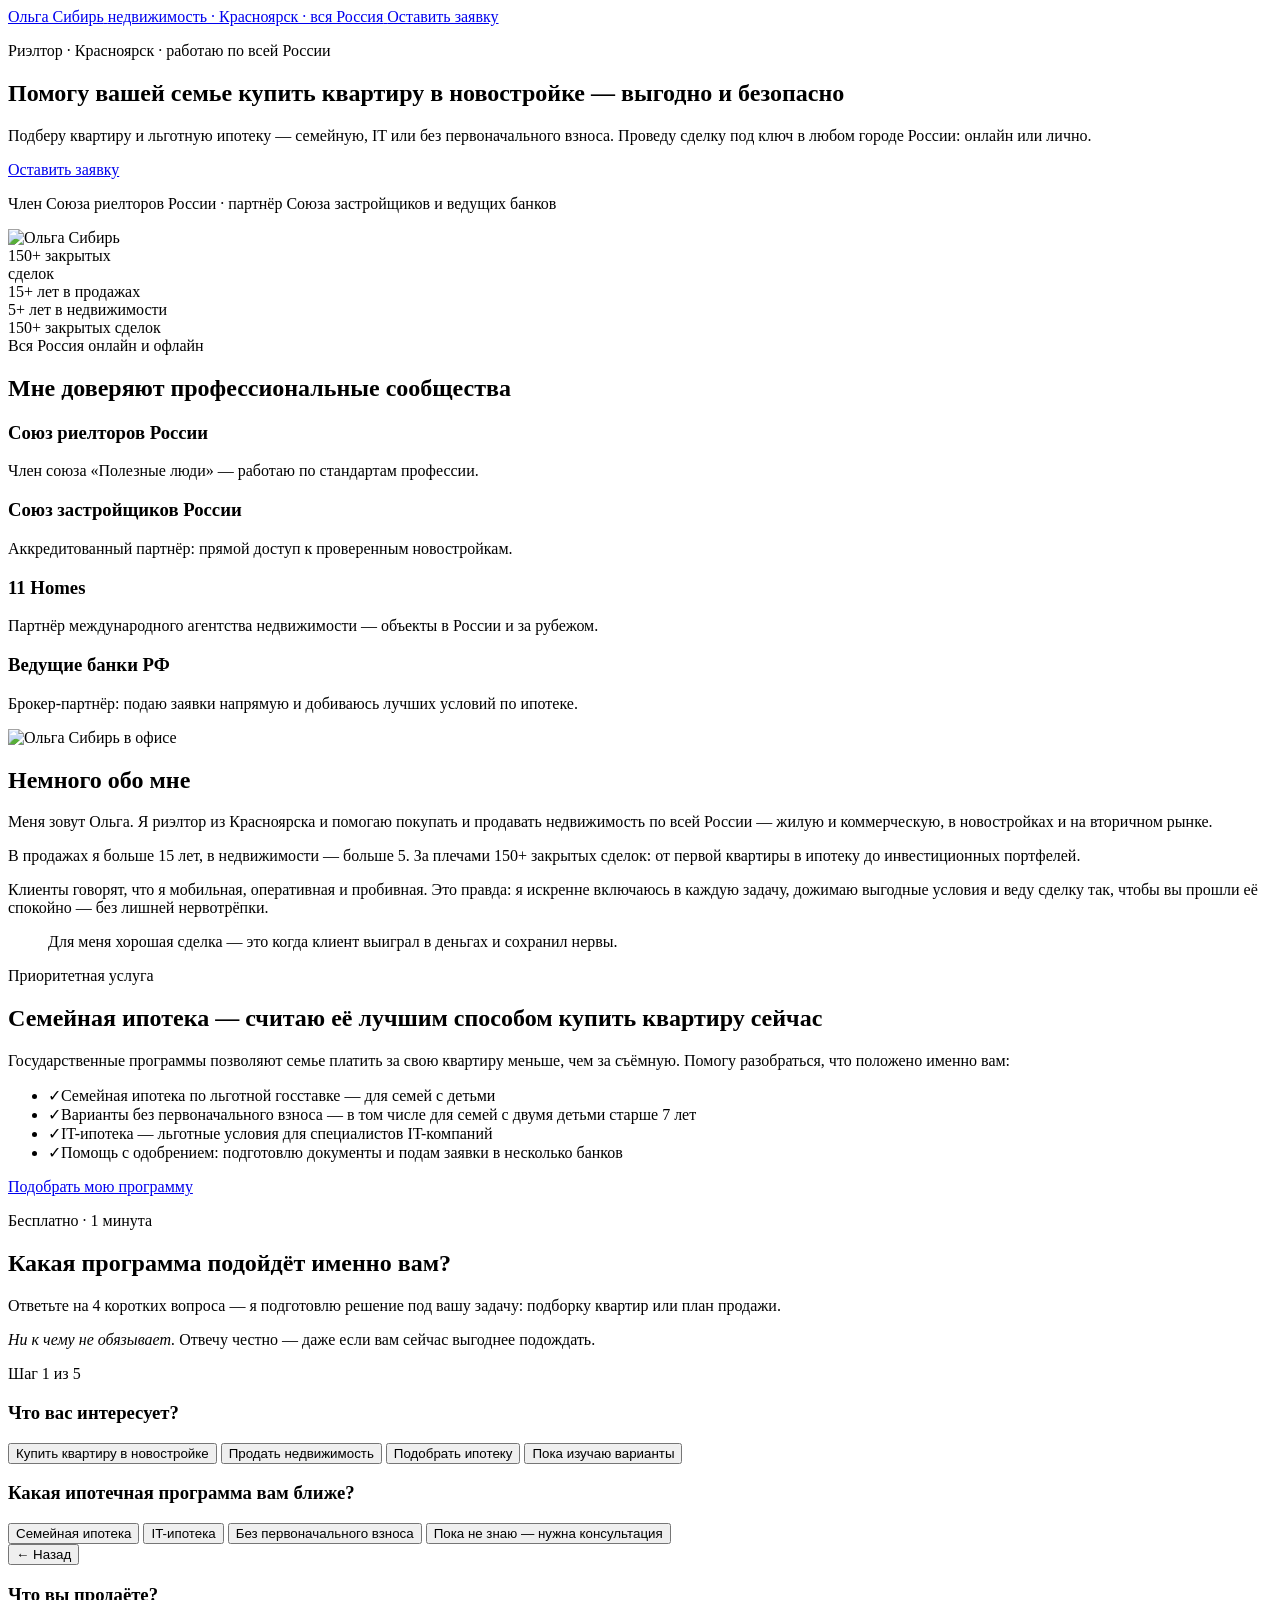
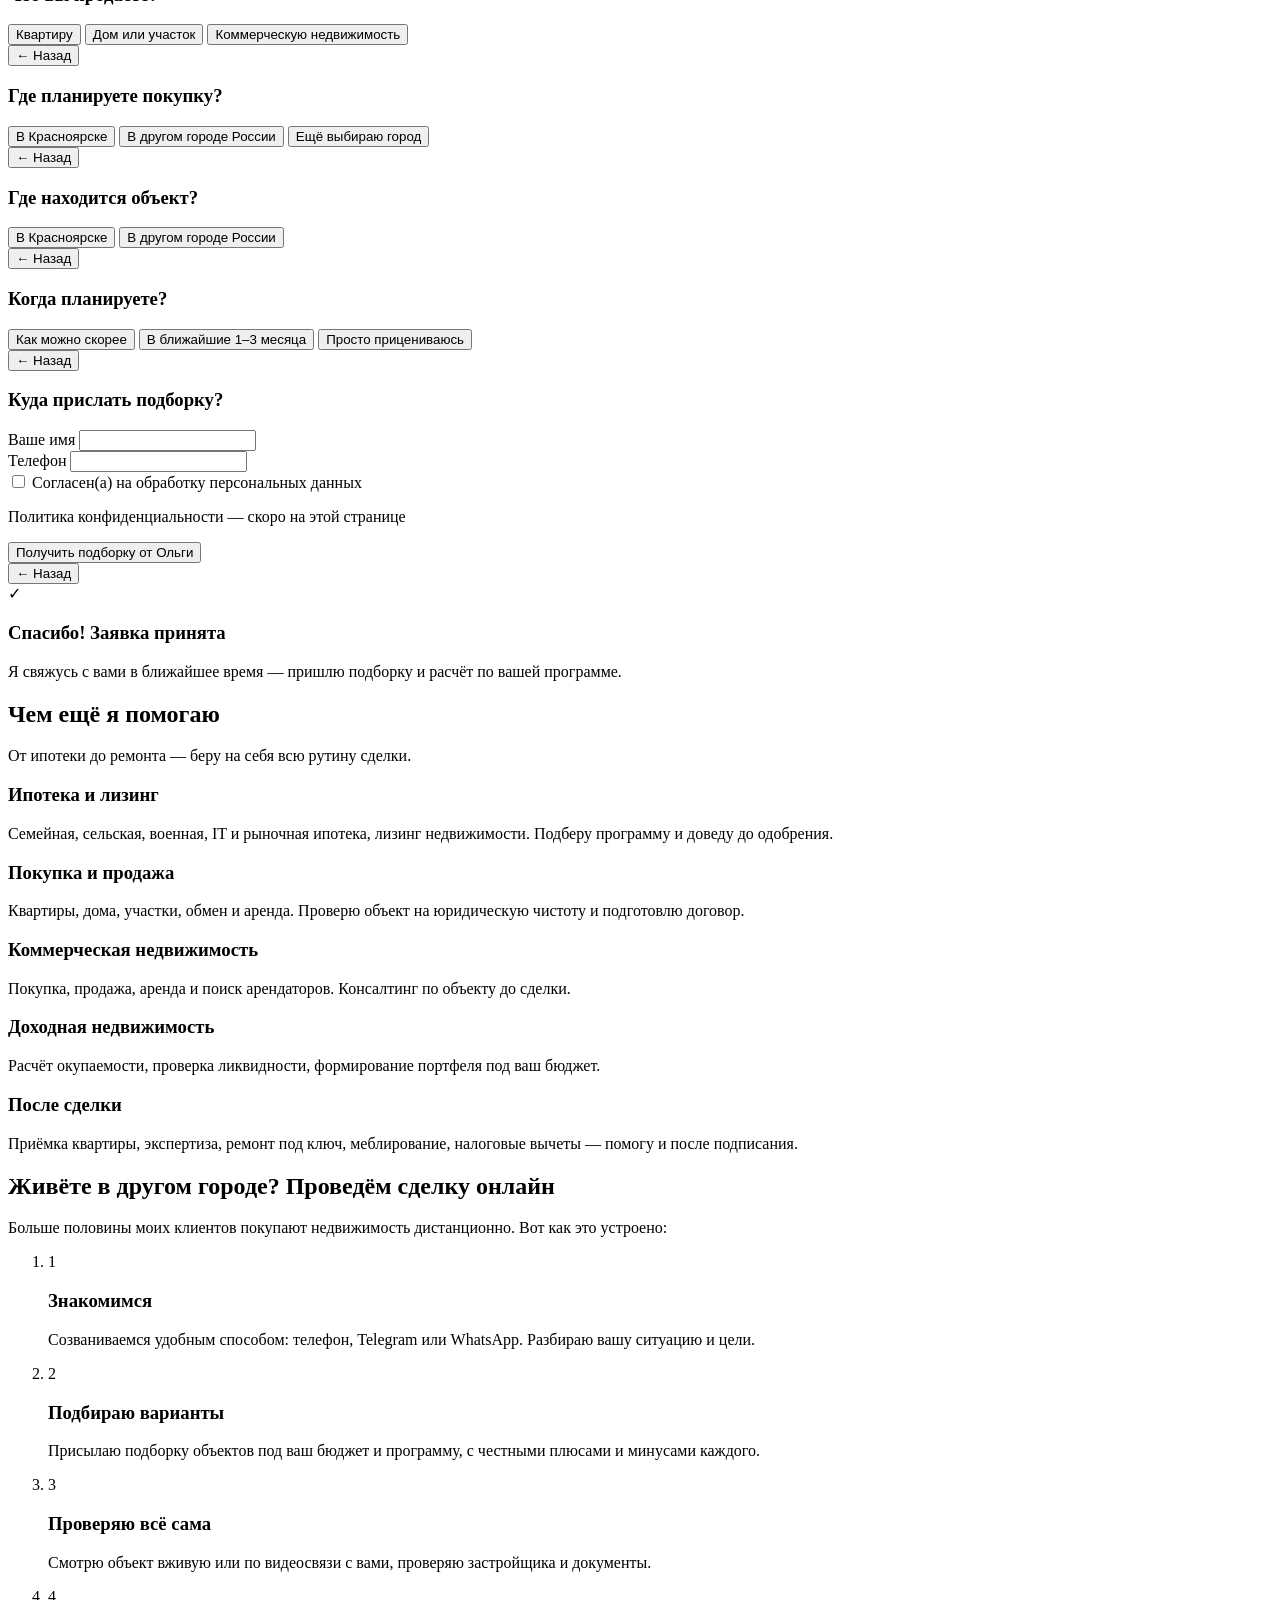
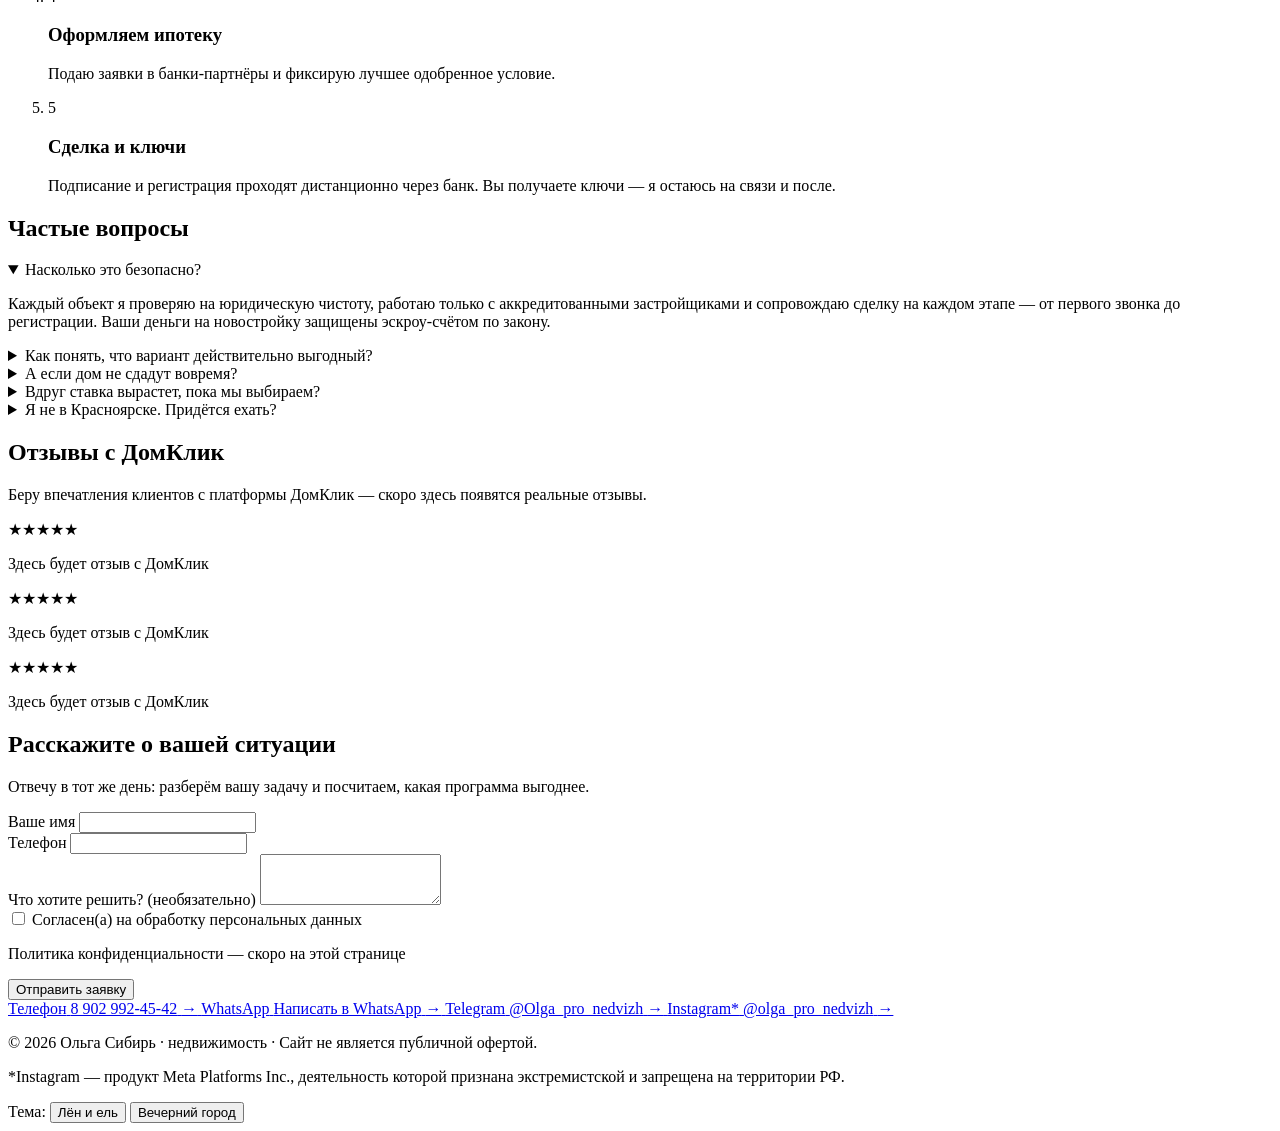
==== olga/site/index.html @ 960b9d22 "Примерка лендинга Ольги: index.html" ====
<!DOCTYPE html>
<html lang="ru">
<head>
  <meta charset="UTF-8">
  <meta name="viewport" content="width=device-width, initial-scale=1">
  <meta name="robots" content="noindex">
  <title>Ольга Сибирь — риэлтор · новостройки и семейная ипотека · Красноярск и вся Россия</title>
  <meta name="description" content="Помогу купить квартиру в новостройке и оформить льготную ипотеку — семейную, IT, без первоначального взноса. Сопровождаю сделки по всей России, онлайн и лично. 150+ закрытых сделок.">
  <link rel="preconnect" href="https://fonts.googleapis.com">
  <link rel="preconnect" href="https://fonts.gstatic.com" crossorigin>
  <link href="https://fonts.googleapis.com/css2?family=EB+Garamond:ital,wght@0,500;0,600;1,500;1,600&family=Golos+Text:wght@400;500;600;700&family=Tenor+Sans&family=Manrope:wght@400;600;700&display=swap" rel="stylesheet">
  <link rel="stylesheet" href="styles.css">
</head>
<body>

  <!-- Шапка -->
  <header class="site-header">
    <div class="container header-inner">
      <a class="brand" href="#top">
        <span class="brand-name">Ольга Сибирь</span>
        <span class="brand-sub">недвижимость · Красноярск · вся Россия</span>
      </a>
      <a class="btn btn-primary btn-header" href="#contact">Оставить заявку</a>
    </div>
  </header>

  <main id="top">

    <!-- Hero -->
    <section class="section hero-section">
      <div class="container hero">
        <div class="hero-content reveal">
          <p class="eyebrow">Риэлтор · Красноярск · работаю по всей России</p>
          <h1>Помогу вашей семье купить квартиру в новостройке — <span class="em">выгодно и безопасно</span></h1>
          <p class="lead">Подберу квартиру и льготную ипотеку — семейную, IT или без первоначального взноса. Проведу сделку под ключ в любом городе России: онлайн или лично.</p>
          <div class="actions">
            <a class="btn btn-primary" href="#contact">Оставить заявку</a>
          </div>
          <p class="trust">Член Союза риелторов России · партнёр Союза застройщиков и ведущих банков</p>
        </div>
        <div class="hero-media reveal">
          <img src="images/olga-hero.jpg" alt="Ольга Сибирь" loading="eager" width="900" height="1200">
          <div class="hero-badge">
            <span class="hero-badge-num">150+</span>
            <span class="hero-badge-label">закрытых<br>сделок</span>
          </div>
        </div>
      </div>
    </section>

    <!-- Полоса цифр -->
    <section class="section stats-section">
      <div class="container">
        <div class="stats reveal">
          <div class="stat">
            <span class="stat-num">15+</span>
            <span class="stat-desc">лет в продажах</span>
          </div>
          <div class="stat">
            <span class="stat-num">5+</span>
            <span class="stat-desc">лет в недвижимости</span>
          </div>
          <div class="stat">
            <span class="stat-num">150+</span>
            <span class="stat-desc">закрытых сделок</span>
          </div>
          <div class="stat">
            <span class="stat-num stat-num-wide">Вся Россия</span>
            <span class="stat-desc">онлайн и офлайн</span>
          </div>
        </div>
      </div>
    </section>

    <!-- Регалии -->
    <section class="section">
      <div class="container">
        <h2 class="reveal">Мне доверяют профессиональные сообщества</h2>
        <div class="cards cards-4">
          <div class="card reveal">
            <h3>Союз риелторов России</h3>
            <p>Член союза «Полезные люди» — работаю по стандартам профессии.</p>
          </div>
          <div class="card reveal">
            <h3>Союз застройщиков России</h3>
            <p>Аккредитованный партнёр: прямой доступ к проверенным новостройкам.</p>
          </div>
          <div class="card reveal">
            <h3>11 Homes</h3>
            <p>Партнёр международного агентства недвижимости — объекты в России и за рубежом.</p>
          </div>
          <div class="card reveal">
            <h3>Ведущие банки РФ</h3>
            <p>Брокер-партнёр: подаю заявки напрямую и добиваюсь лучших условий по ипотеке.</p>
          </div>
        </div>
      </div>
    </section>

    <!-- Обо мне -->
    <section class="section">
      <div class="container about">
        <div class="about-media reveal">
          <img src="images/olga-about.jpg" alt="Ольга Сибирь в офисе" loading="lazy" width="900" height="1200">
        </div>
        <div class="about-content reveal">
          <h2>Немного обо мне</h2>
          <p>Меня зовут Ольга. Я риэлтор из Красноярска и помогаю покупать и продавать недвижимость по всей России — жилую и коммерческую, в новостройках и на вторичном рынке.</p>
          <p>В продажах я больше 15 лет, в недвижимости — больше 5. За плечами 150+ закрытых сделок: от первой квартиры в ипотеку до инвестиционных портфелей.</p>
          <p>Клиенты говорят, что я мобильная, оперативная и пробивная. Это правда: я искренне включаюсь в каждую задачу, дожимаю выгодные условия и веду сделку так, чтобы вы прошли её спокойно — без лишней нервотрёпки.</p>
          <blockquote class="quote">Для меня хорошая сделка — это когда клиент выиграл в деньгах и сохранил нервы.</blockquote>
        </div>
      </div>
    </section>

    <!-- Семейная ипотека -->
    <section class="section">
      <div class="container">
        <div class="mortgage reveal">
          <p class="eyebrow eyebrow-mortgage">Приоритетная услуга</p>
          <h2><span class="em">Семейная ипотека</span> — считаю её лучшим способом купить квартиру сейчас</h2>
          <p class="mortgage-sub">Государственные программы позволяют семье платить за свою квартиру меньше, чем за съёмную. Помогу разобраться, что положено именно вам:</p>
          <ul class="mortgage-list">
            <li><span class="check" aria-hidden="true">✓</span>Семейная ипотека по льготной госставке — для семей с детьми</li>
            <li><span class="check" aria-hidden="true">✓</span>Варианты без первоначального взноса — в том числе для семей с двумя детьми старше 7 лет</li>
            <li><span class="check" aria-hidden="true">✓</span>IT-ипотека — льготные условия для специалистов IT-компаний</li>
            <li><span class="check" aria-hidden="true">✓</span>Помощь с одобрением: подготовлю документы и подам заявки в несколько банков</li>
          </ul>
          <a class="btn btn-mortgage" href="#quiz">Подобрать мою программу</a>
        </div>
      </div>
    </section>

    <!-- Квиз-подбор -->
    <section class="section quiz-section" id="quiz">
      <div class="container quiz-grid">
        <div class="quiz-intro reveal">
          <p class="eyebrow">Бесплатно · 1 минута</p>
          <h2>Какая программа подойдёт <span class="em">именно вам</span>?</h2>
          <p class="section-sub">Ответьте на 4 коротких вопроса — я подготовлю решение под вашу задачу: подборку квартир или план продажи.</p>
          <p class="quiz-note"><em>Ни к чему не обязывает.</em> Отвечу честно — даже если вам сейчас выгоднее подождать.</p>
        </div>

        <div class="quiz-box reveal">
          <div class="quiz-meta">
            <span class="quiz-stepnum" id="quizStepNum">Шаг 1 из 5</span>
            <div class="quiz-progress"><div class="quiz-bar" id="quizBar"></div></div>
          </div>

          <div class="quiz-step is-active" data-step="goal" data-question="Цель">
            <h3 class="quiz-q">Что вас интересует?</h3>
            <div class="quiz-options">
              <button type="button" class="quiz-opt" data-goto="program" data-value="Купить квартиру в новостройке">Купить квартиру в новостройке</button>
              <button type="button" class="quiz-opt" data-goto="sell" data-value="Продать недвижимость">Продать недвижимость</button>
              <button type="button" class="quiz-opt" data-goto="program" data-value="Подобрать ипотеку">Подобрать ипотеку</button>
              <button type="button" class="quiz-opt" data-goto="program" data-value="Пока изучаю варианты">Пока изучаю варианты</button>
            </div>
          </div>

          <div class="quiz-step" data-step="program" data-question="Программа" data-next="city-buy">
            <h3 class="quiz-q">Какая ипотечная программа вам ближе?</h3>
            <div class="quiz-options">
              <button type="button" class="quiz-opt" data-value="Семейная ипотека">Семейная ипотека</button>
              <button type="button" class="quiz-opt" data-value="IT-ипотека">IT-ипотека</button>
              <button type="button" class="quiz-opt" data-value="Без первоначального взноса">Без первоначального взноса</button>
              <button type="button" class="quiz-opt" data-value="Пока не знаю — нужна консультация">Пока не знаю — нужна консультация</button>
            </div>
            <button type="button" class="quiz-back" data-back>← Назад</button>
          </div>

          <div class="quiz-step" data-step="sell" data-question="Объект" data-next="city-sell">
            <h3 class="quiz-q">Что вы продаёте?</h3>
            <div class="quiz-options">
              <button type="button" class="quiz-opt" data-value="Квартиру">Квартиру</button>
              <button type="button" class="quiz-opt" data-value="Дом или участок">Дом или участок</button>
              <button type="button" class="quiz-opt" data-value="Коммерческую недвижимость">Коммерческую недвижимость</button>
            </div>
            <button type="button" class="quiz-back" data-back>← Назад</button>
          </div>

          <div class="quiz-step" data-step="city-buy" data-question="Город" data-next="term">
            <h3 class="quiz-q">Где планируете покупку?</h3>
            <div class="quiz-options">
              <button type="button" class="quiz-opt" data-value="В Красноярске">В Красноярске</button>
              <button type="button" class="quiz-opt" data-value="В другом городе России">В другом городе России</button>
              <button type="button" class="quiz-opt" data-value="Ещё выбираю город">Ещё выбираю город</button>
            </div>
            <button type="button" class="quiz-back" data-back>← Назад</button>
          </div>

          <div class="quiz-step" data-step="city-sell" data-question="Город" data-next="term">
            <h3 class="quiz-q">Где находится объект?</h3>
            <div class="quiz-options">
              <button type="button" class="quiz-opt" data-value="В Красноярске">В Красноярске</button>
              <button type="button" class="quiz-opt" data-value="В другом городе России">В другом городе России</button>
            </div>
            <button type="button" class="quiz-back" data-back>← Назад</button>
          </div>

          <div class="quiz-step" data-step="term" data-question="Срок" data-next="form">
            <h3 class="quiz-q">Когда планируете?</h3>
            <div class="quiz-options">
              <button type="button" class="quiz-opt" data-value="Как можно скорее">Как можно скорее</button>
              <button type="button" class="quiz-opt" data-value="В ближайшие 1–3 месяца">В ближайшие 1–3 месяца</button>
              <button type="button" class="quiz-opt" data-value="Просто прицениваюсь">Просто прицениваюсь</button>
            </div>
            <button type="button" class="quiz-back" data-back>← Назад</button>
          </div>

          <div class="quiz-step" data-step="form">
            <h3 class="quiz-q" id="quizFormTitle">Куда прислать подборку?</h3>
            <form class="quiz-form" id="quizForm" novalidate>
              <div class="field">
                <label for="quiz-name">Ваше имя</label>
                <input type="text" id="quiz-name" name="name" required autocomplete="name">
              </div>
              <div class="field">
                <label for="quiz-phone">Телефон</label>
                <input type="tel" id="quiz-phone" name="phone" required autocomplete="tel">
              </div>
              <label class="checkbox">
                <input type="checkbox" id="quiz-consent" name="consent" required>
                <span>Согласен(а) на обработку персональных данных</span>
              </label>
              <p class="policy-note">Политика конфиденциальности — скоро на этой странице</p>
              <button type="submit" class="btn btn-primary btn-block" id="quizSubmit">Получить подборку от Ольги</button>
            </form>
            <button type="button" class="quiz-back" data-back>← Назад</button>
          </div>

          <div class="quiz-done" id="quizDone">
            <div class="quiz-done-icon" aria-hidden="true">✓</div>
            <h3>Спасибо! Заявка принята</h3>
            <p id="quizDoneText">Я свяжусь с вами в ближайшее время — пришлю подборку и расчёт по вашей программе.</p>
          </div>
        </div>
      </div>
    </section>

    <!-- Услуги -->
    <section class="section">
      <div class="container">
        <h2 class="reveal">Чем ещё я помогаю</h2>
        <p class="section-sub reveal">От ипотеки до ремонта — беру на себя всю рутину сделки.</p>
        <div class="cards cards-services">
          <div class="card reveal">
            <h3>Ипотека и лизинг</h3>
            <p>Семейная, сельская, военная, IT и рыночная ипотека, лизинг недвижимости. Подберу программу и доведу до одобрения.</p>
          </div>
          <div class="card reveal">
            <h3>Покупка и продажа</h3>
            <p>Квартиры, дома, участки, обмен и аренда. Проверю объект на юридическую чистоту и подготовлю договор.</p>
          </div>
          <div class="card reveal">
            <h3>Коммерческая недвижимость</h3>
            <p>Покупка, продажа, аренда и поиск арендаторов. Консалтинг по объекту до сделки.</p>
          </div>
          <div class="card reveal">
            <h3>Доходная недвижимость</h3>
            <p>Расчёт окупаемости, проверка ликвидности, формирование портфеля под ваш бюджет.</p>
          </div>
          <div class="card card-wide reveal">
            <h3>После сделки</h3>
            <p>Приёмка квартиры, экспертиза, ремонт под ключ, меблирование, налоговые вычеты — помогу и после подписания.</p>
          </div>
        </div>
      </div>
    </section>

    <!-- Онлайн-сделка по шагам -->
    <section class="section">
      <div class="container">
        <h2 class="reveal">Живёте в другом городе? Проведём <span class="em">сделку онлайн</span></h2>
        <p class="section-sub reveal">Больше половины моих клиентов покупают недвижимость дистанционно. Вот как это устроено:</p>
        <ol class="steps">
          <li class="step reveal">
            <span class="step-num">1</span>
            <div class="step-body">
              <h3>Знакомимся</h3>
              <p>Созваниваемся удобным способом: телефон, Telegram или WhatsApp. Разбираю вашу ситуацию и цели.</p>
            </div>
          </li>
          <li class="step reveal">
            <span class="step-num">2</span>
            <div class="step-body">
              <h3>Подбираю варианты</h3>
              <p>Присылаю подборку объектов под ваш бюджет и программу, с честными плюсами и минусами каждого.</p>
            </div>
          </li>
          <li class="step reveal">
            <span class="step-num">3</span>
            <div class="step-body">
              <h3>Проверяю всё сама</h3>
              <p>Смотрю объект вживую или по видеосвязи с вами, проверяю застройщика и документы.</p>
            </div>
          </li>
          <li class="step reveal">
            <span class="step-num">4</span>
            <div class="step-body">
              <h3>Оформляем ипотеку</h3>
              <p>Подаю заявки в банки-партнёры и фиксирую лучшее одобренное условие.</p>
            </div>
          </li>
          <li class="step reveal">
            <span class="step-num">5</span>
            <div class="step-body">
              <h3>Сделка и ключи</h3>
              <p>Подписание и регистрация проходят дистанционно через банк. Вы получаете ключи — я остаюсь на связи и после.</p>
            </div>
          </li>
        </ol>
      </div>
    </section>

    <!-- FAQ -->
    <section class="section">
      <div class="container container-narrow">
        <h2 class="reveal">Частые вопросы</h2>
        <div class="faq">
          <details class="faq-item reveal" open>
            <summary>Насколько это безопасно?</summary>
            <div class="faq-answer">
              <p>Каждый объект я проверяю на юридическую чистоту, работаю только с аккредитованными застройщиками и сопровождаю сделку на каждом этапе — от первого звонка до регистрации. Ваши деньги на новостройку защищены эскроу-счётом по закону.</p>
            </div>
          </details>
          <details class="faq-item reveal">
            <summary>Как понять, что вариант действительно выгодный?</summary>
            <div class="faq-answer">
              <p>Я сравниваю за вас застройщиков, реальные цены, скидки и условия банков. Как партнёр Союза застройщиков я вижу рынок изнутри и говорю прямо, где переплата, а где выгода.</p>
            </div>
          </details>
          <details class="faq-item reveal">
            <summary>А если дом не сдадут вовремя?</summary>
            <div class="faq-answer">
              <p>Я подбираю застройщиков с надёжной историей сдачи домов и проектным финансированием. Деньги дольщика лежат на эскроу-счёте и переходят застройщику только после сдачи дома.</p>
            </div>
          </details>
          <details class="faq-item reveal">
            <summary>Вдруг ставка вырастет, пока мы выбираем?</summary>
            <div class="faq-answer">
              <p>Одобрение банка фиксирует ставку на несколько месяцев — мы успеваем спокойно выбрать квартиру. А ставки льготных программ установлены государством.</p>
            </div>
          </details>
          <details class="faq-item reveal">
            <summary>Я не в Красноярске. Придётся ехать?</summary>
            <div class="faq-answer">
              <p>Нет. Я работаю по всей России: показы по видеосвязи, электронная регистрация, дистанционное подписание через банк. Многие клиенты получали ключи, ни разу не приехав до новоселья.</p>
            </div>
          </details>
        </div>
      </div>
    </section>

    <!-- Отзывы -->
    <section class="section">
      <div class="container">
        <h2 class="reveal">Отзывы с ДомКлик</h2>
        <p class="section-sub reveal">Беру впечатления клиентов с платформы ДомКлик — скоро здесь появятся реальные отзывы.</p>
        <div class="cards cards-3">
          <div class="review reveal">
            <div class="review-stars" aria-hidden="true">★★★★★</div>
            <p>Здесь будет отзыв с ДомКлик</p>
          </div>
          <div class="review reveal">
            <div class="review-stars" aria-hidden="true">★★★★★</div>
            <p>Здесь будет отзыв с ДомКлик</p>
          </div>
          <div class="review reveal">
            <div class="review-stars" aria-hidden="true">★★★★★</div>
            <p>Здесь будет отзыв с ДомКлик</p>
          </div>
        </div>
      </div>
    </section>

    <!-- Заявка + контакты -->
    <section class="section" id="contact">
      <div class="container">
        <h2 class="reveal">Расскажите <span class="em">о вашей ситуации</span></h2>
        <p class="section-sub reveal">Отвечу в тот же день: разберём вашу задачу и посчитаем, какая программа выгоднее.</p>
        <div class="contact">
          <div class="contact-form-wrap reveal">
            <form class="contact-form" id="lead-form" novalidate>
              <div class="field">
                <label for="name">Ваше имя</label>
                <input type="text" id="name" name="name" required autocomplete="name">
              </div>
              <div class="field">
                <label for="phone">Телефон</label>
                <input type="tel" id="phone" name="phone" required autocomplete="tel">
              </div>
              <div class="field">
                <label for="message">Что хотите решить? (необязательно)</label>
                <textarea id="message" name="message" rows="3"></textarea>
              </div>
              <label class="checkbox">
                <input type="checkbox" id="consent" name="consent" required>
                <span>Согласен(а) на обработку персональных данных</span>
              </label>
              <p class="policy-note">Политика конфиденциальности — скоро на этой странице</p>
              <button type="submit" class="btn btn-primary btn-block">Отправить заявку</button>
            </form>
          </div>
          <div class="contacts reveal">
            <a class="contact-link" href="tel:+79029924542">
              <span class="contact-text">
                <span class="contact-label">Телефон</span>
                <span class="contact-value">8 902 992-45-42</span>
              </span>
              <span class="contact-arrow" aria-hidden="true">→</span>
            </a>
            <a class="contact-link" href="https://wa.me/79029924542" target="_blank" rel="noopener">
              <span class="contact-text">
                <span class="contact-label">WhatsApp</span>
                <span class="contact-value">Написать в WhatsApp</span>
              </span>
              <span class="contact-arrow" aria-hidden="true">→</span>
            </a>
            <a class="contact-link" href="https://t.me/Olga_pro_nedvizh" target="_blank" rel="noopener">
              <span class="contact-text">
                <span class="contact-label">Telegram</span>
                <span class="contact-value">@Olga_pro_nedvizh</span>
              </span>
              <span class="contact-arrow" aria-hidden="true">→</span>
            </a>
            <a class="contact-link" href="https://instagram.com/olga_pro_nedvizh" target="_blank" rel="noopener">
              <span class="contact-text">
                <span class="contact-label">Instagram*</span>
                <span class="contact-value">@olga_pro_nedvizh</span>
              </span>
              <span class="contact-arrow" aria-hidden="true">→</span>
            </a>
          </div>
        </div>
      </div>
    </section>

  </main>

  <!-- Футер -->
  <footer class="site-footer">
    <div class="container">
      <p class="footer-line">© 2026 Ольга Сибирь · недвижимость · Сайт не является публичной офертой.</p>
      <p class="footer-fine">*Instagram — продукт Meta Platforms Inc., деятельность которой признана экстремистской и запрещена на территории РФ.</p>
    </div>
  </footer>

  <!-- FITTING-ROOM: удалить в проде -->
  <div class="theme-switch" role="group" aria-label="Переключатель темы">
    <span class="theme-switch-label">Тема:</span>
    <button type="button" class="theme-btn is-active" data-theme-value="linen">Лён и ель</button>
    <button type="button" class="theme-btn" data-theme-value="evening">Вечерний город</button>
  </div>

  <script src="script.js"></script>
</body>
</html>
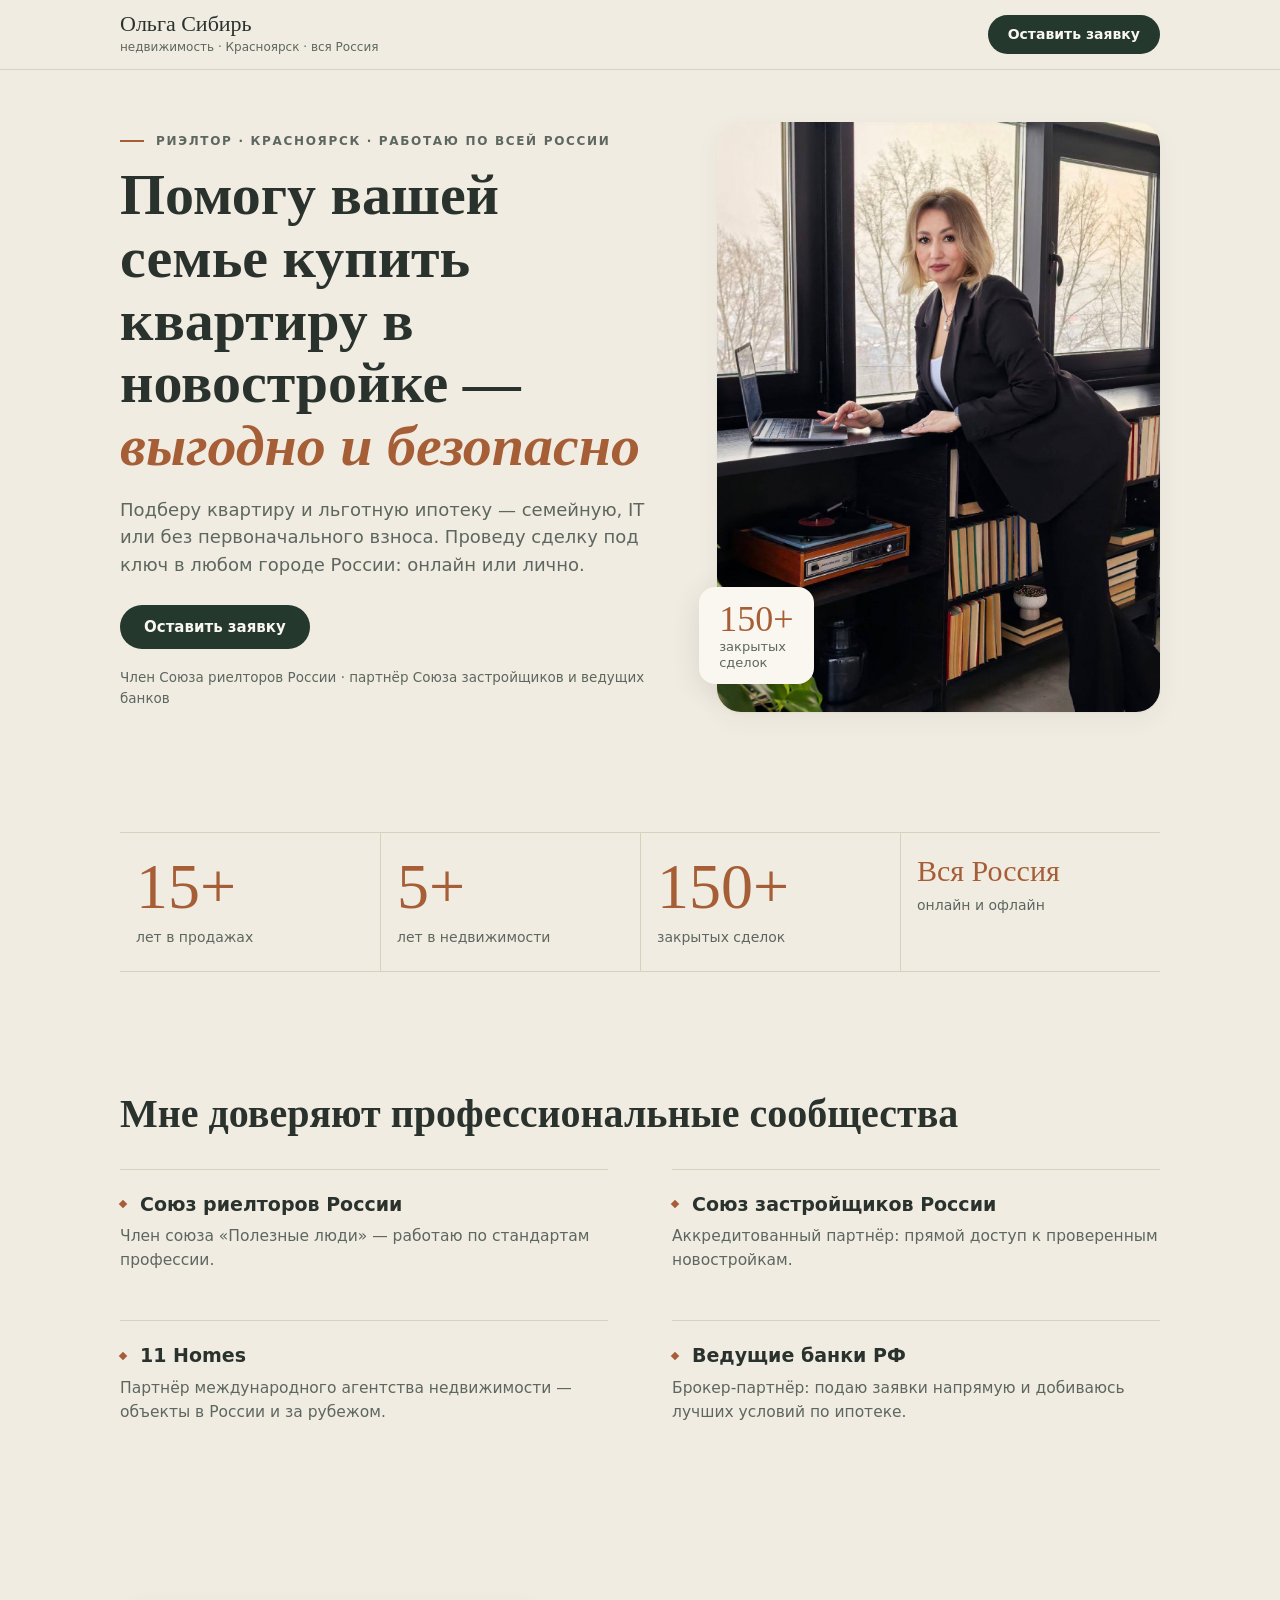
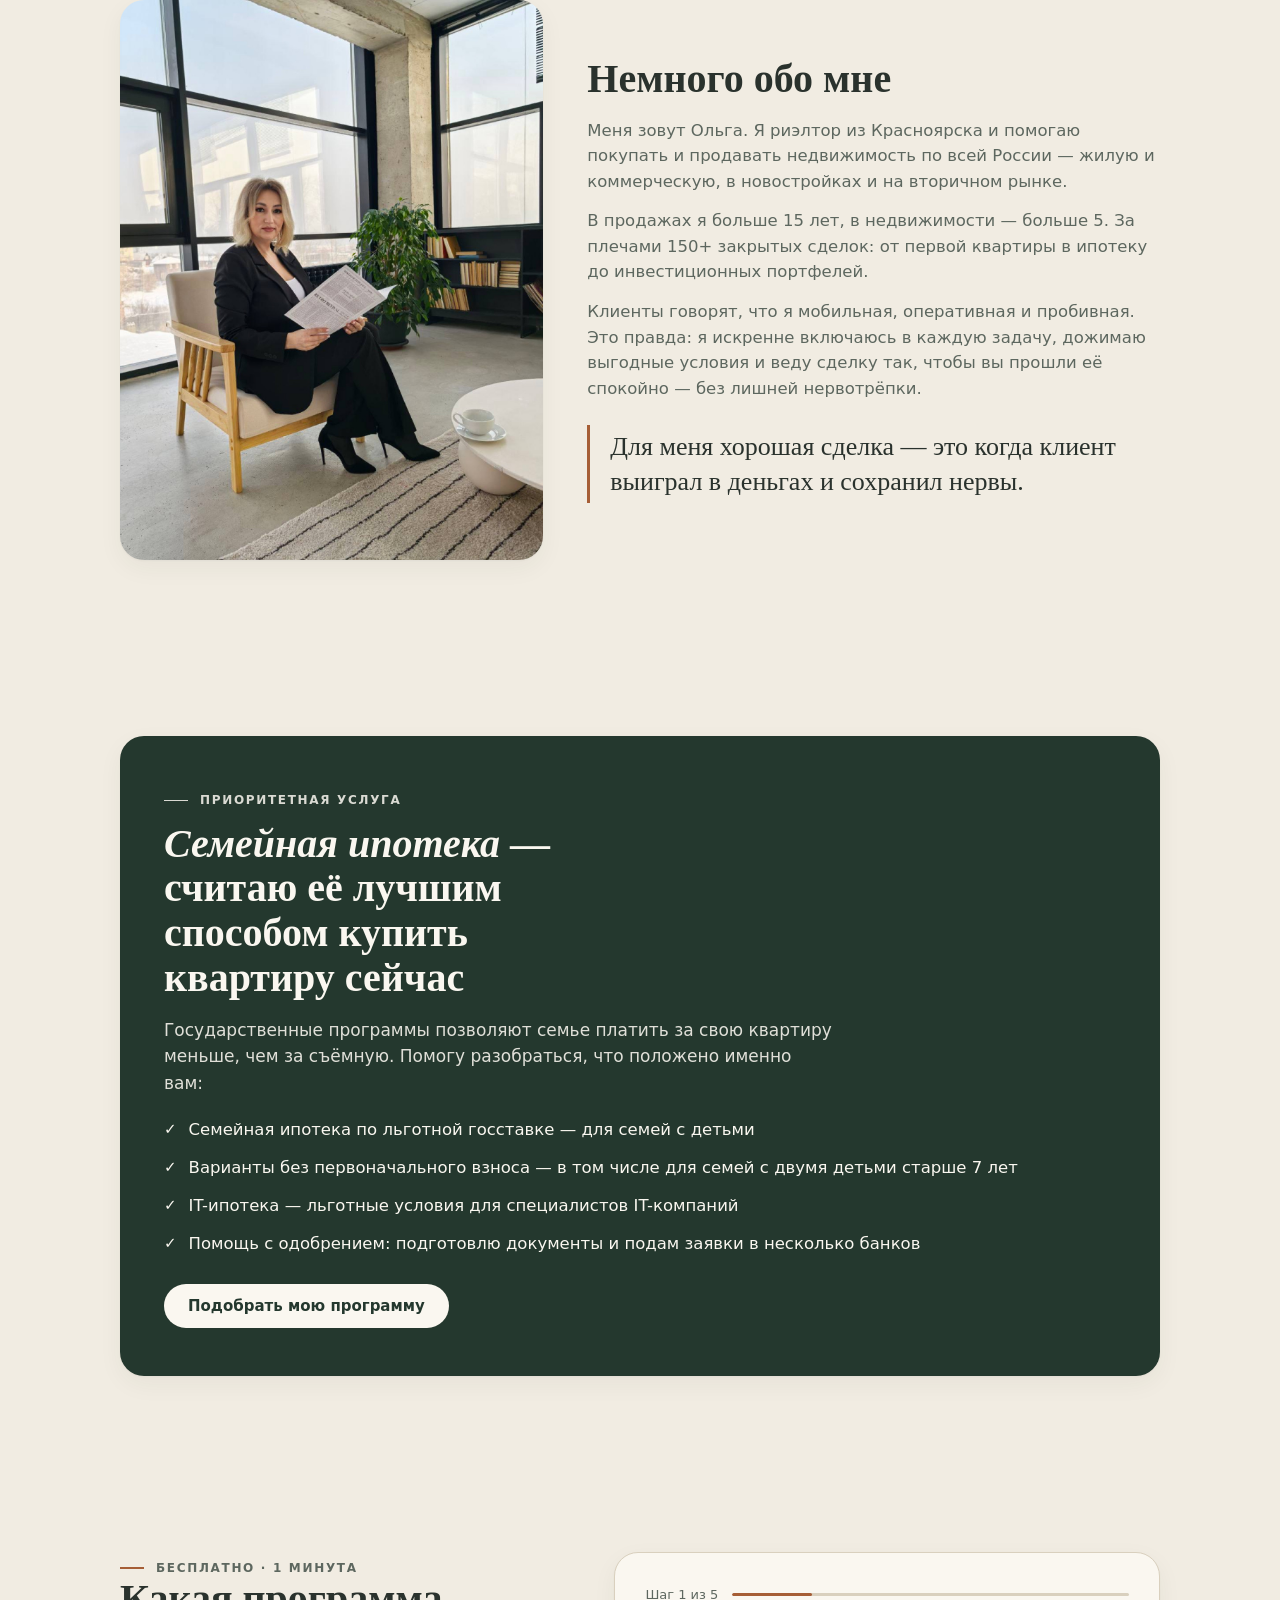
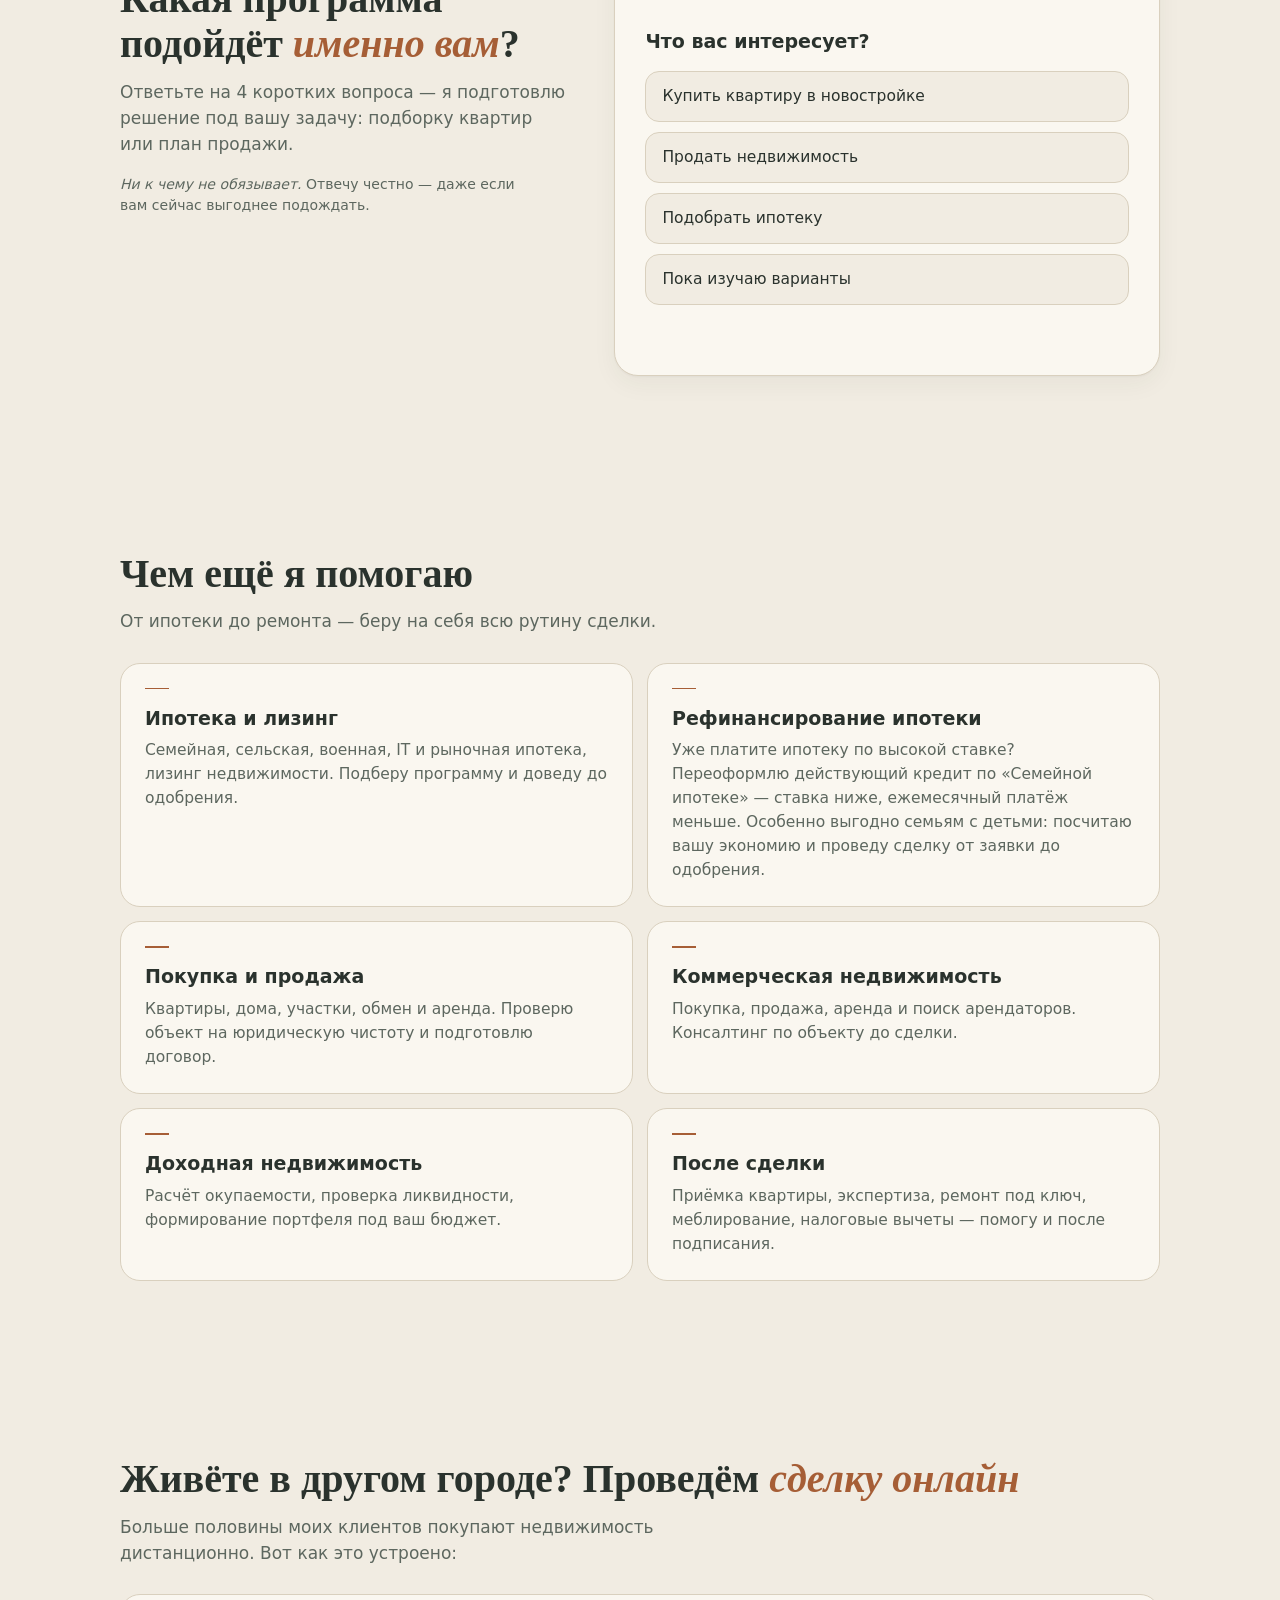
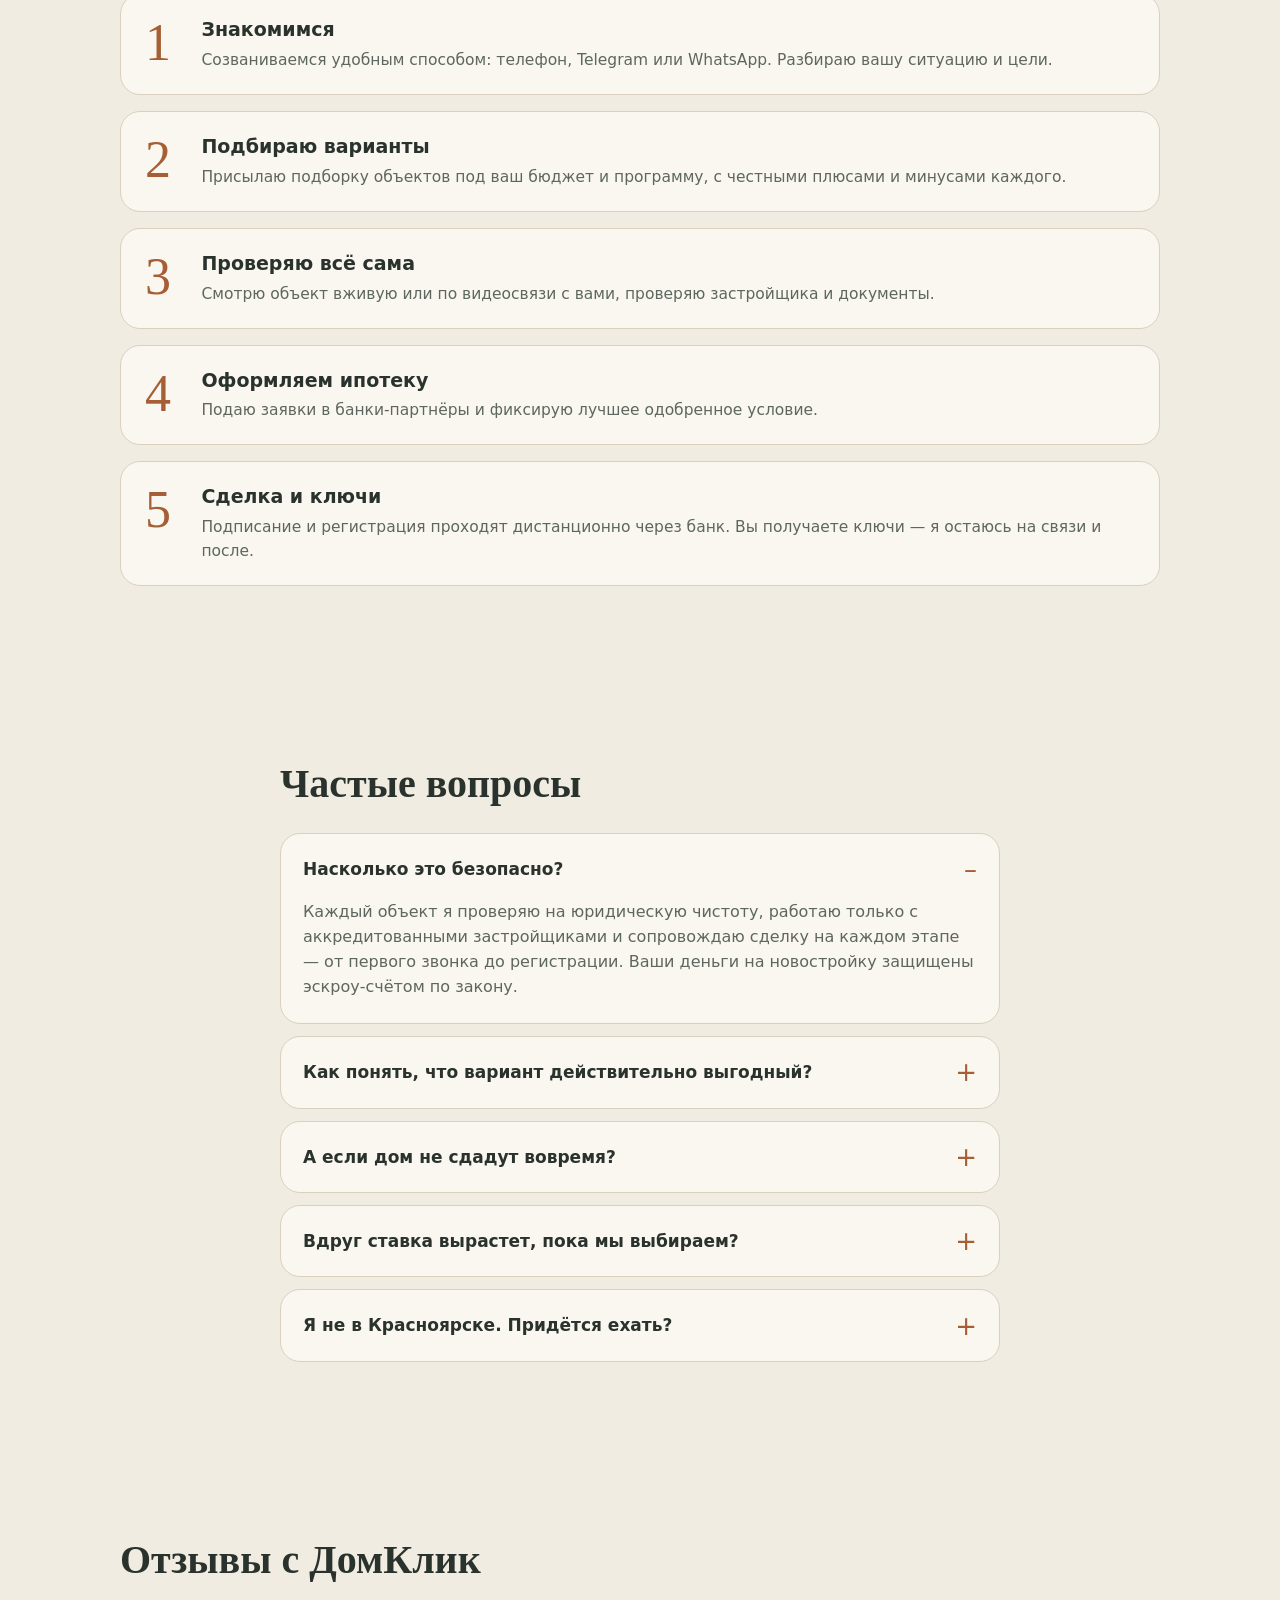
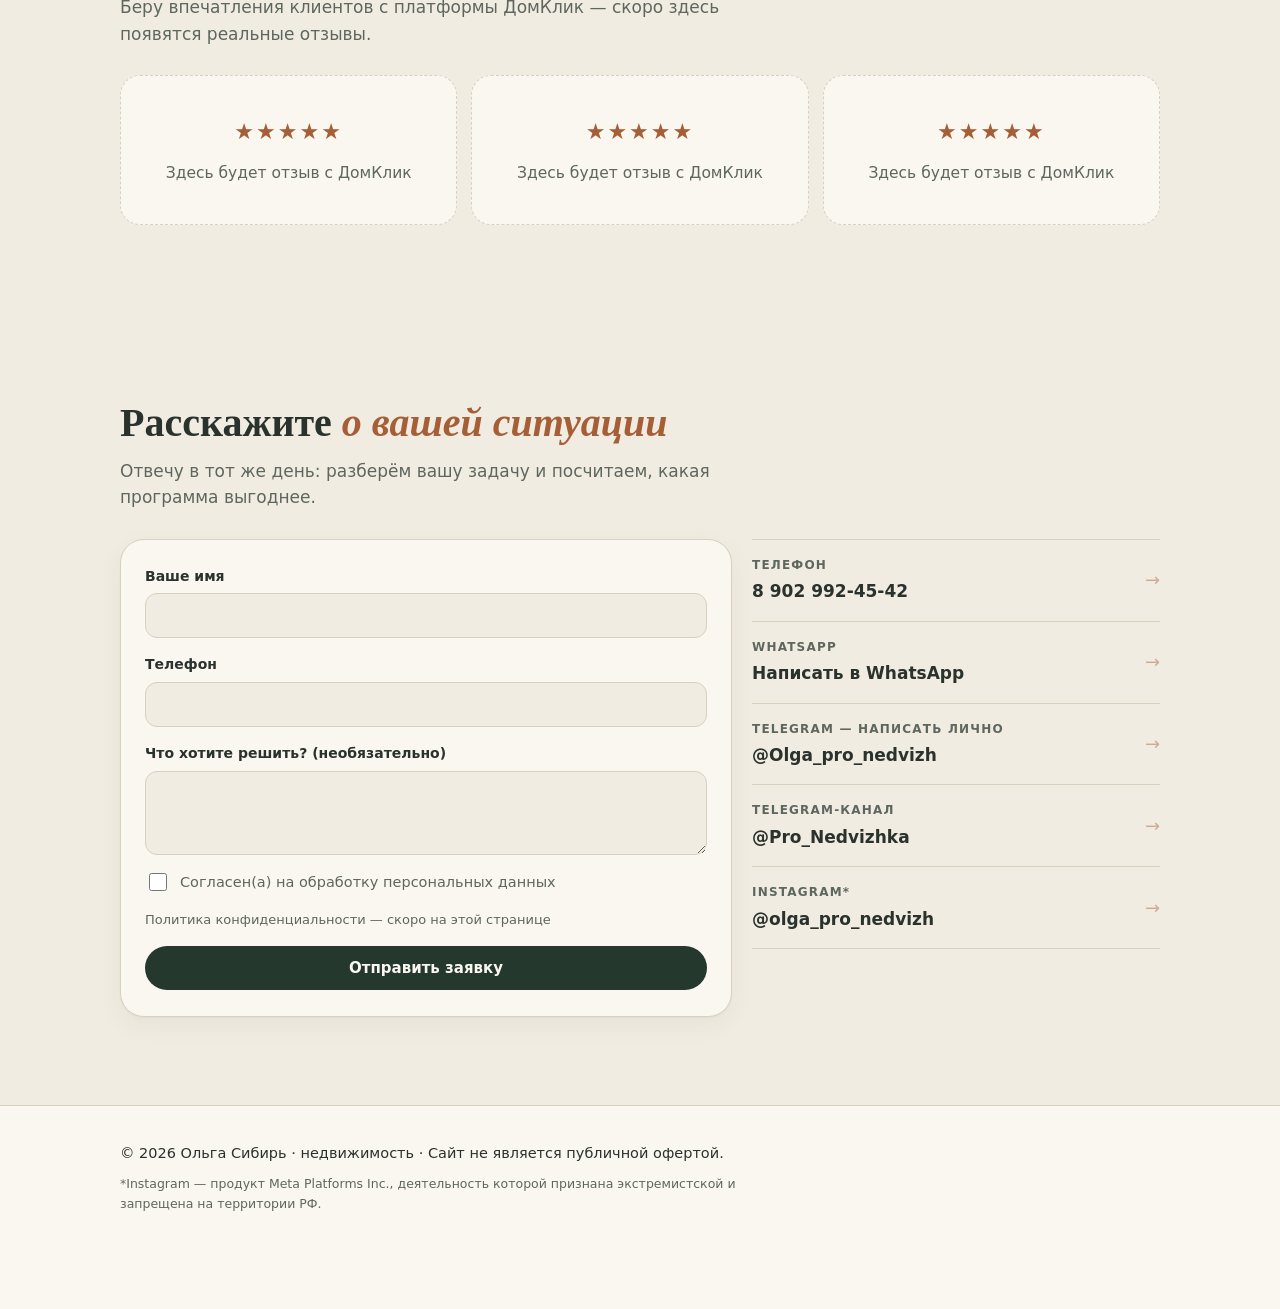
==== commit f130a765: "Обновление примерки Ольги: тема «Лён и ель», рефинансирование, ТГ-канал (index.html)" ====
--- a/olga/site/index.html
+++ b/olga/site/index.html
@@ -248,6 +248,10 @@
             <p>Семейная, сельская, военная, IT и рыночная ипотека, лизинг недвижимости. Подберу программу и доведу до одобрения.</p>
           </div>
           <div class="card reveal">
+            <h3>Рефинансирование ипотеки</h3>
+            <p>Уже платите ипотеку по высокой ставке? Переоформлю действующий кредит по «Семейной ипотеке» — ставка ниже, ежемесячный платёж меньше. Особенно выгодно семьям с детьми: посчитаю вашу экономию и проведу сделку от заявки до одобрения.</p>
+          </div>
+          <div class="card reveal">
             <h3>Покупка и продажа</h3>
             <p>Квартиры, дома, участки, обмен и аренда. Проверю объект на юридическую чистоту и подготовлю договор.</p>
           </div>
@@ -259,7 +263,7 @@
             <h3>Доходная недвижимость</h3>
             <p>Расчёт окупаемости, проверка ликвидности, формирование портфеля под ваш бюджет.</p>
           </div>
-          <div class="card card-wide reveal">
+          <div class="card reveal">
             <h3>После сделки</h3>
             <p>Приёмка квартиры, экспертиза, ремонт под ключ, меблирование, налоговые вычеты — помогу и после подписания.</p>
           </div>
@@ -418,8 +422,15 @@
             </a>
             <a class="contact-link" href="https://t.me/Olga_pro_nedvizh" target="_blank" rel="noopener">
               <span class="contact-text">
-                <span class="contact-label">Telegram</span>
+                <span class="contact-label">Telegram — написать лично</span>
                 <span class="contact-value">@Olga_pro_nedvizh</span>
+              </span>
+              <span class="contact-arrow" aria-hidden="true">→</span>
+            </a>
+            <a class="contact-link" href="https://t.me/Pro_Nedvizhka" target="_blank" rel="noopener">
+              <span class="contact-text">
+                <span class="contact-label">Telegram-канал</span>
+                <span class="contact-value">@Pro_Nedvizhka</span>
               </span>
               <span class="contact-arrow" aria-hidden="true">→</span>
             </a>
@@ -445,13 +456,6 @@
     </div>
   </footer>
 
-  <!-- FITTING-ROOM: удалить в проде -->
-  <div class="theme-switch" role="group" aria-label="Переключатель темы">
-    <span class="theme-switch-label">Тема:</span>
-    <button type="button" class="theme-btn is-active" data-theme-value="linen">Лён и ель</button>
-    <button type="button" class="theme-btn" data-theme-value="evening">Вечерний город</button>
-  </div>
-
   <script src="script.js"></script>
 </body>
 </html>
--- a/olga/site/styles.css
+++ b/olga/site/styles.css
@@ -0,0 +1,929 @@
+/* ============================================================
+   Ольга Сибирь — лендинг. Одна вёрстка, две темы.
+   Тема A «Лён и ель» — :root (базовая).
+   Тема B «Вечерний город» — html[data-theme="evening"].
+   Все hex — из spec.md §5, не менять.
+   ============================================================ */
+
+:root {
+  /* Палитра — тема A «Лён и ель» */
+  --bg: #F1ECE2;
+  --surface: #FAF7F0;
+  --text: #2A322D;
+  --muted: #5D675F;
+  --accent: #24382E;
+  --accent-text: #FAF7F0;
+  --line: #D9D0BE;
+  --accent-2: #A65E36;
+
+  /* Шрифты */
+  --font-display: 'EB Garamond', Georgia, serif;
+  --font-body: 'Golos Text', system-ui, -apple-system, 'Segoe UI', sans-serif;
+  --display-weight: 500;
+  --display-weight-strong: 600;
+  --display-ls: 0;
+
+  /* Размеры заголовков (тема A) */
+  --size-h1: clamp(34px, 5.2vw, 58px);
+  --size-h2: clamp(26px, 3.6vw, 40px);
+  --size-num: clamp(34px, 9vw, 52px);
+  --size-stat: clamp(40px, 5vw, 64px);
+
+  /* Радиусы */
+  --r-pill: 999px;
+  --r-card: 20px;
+  --r-block: 24px;
+
+  /* Тени (только светлая тема) */
+  --shadow-card: 0 1px 2px rgba(42, 50, 45, .04), 0 8px 24px rgba(42, 50, 45, .05);
+  --shadow-float: 0 6px 28px rgba(42, 50, 45, .12);
+}
+
+html[data-theme="evening"] {
+  /* Палитра — тема B «Вечерний город» */
+  --bg: #1B2431;
+  --surface: #242F3F;
+  --text: #F1ECE1;
+  --muted: #A9B2BF;
+  --accent: #E2B36B;
+  --accent-text: #241B0F;
+  --line: #344051;
+  --accent-2: #E2B36B;
+
+  /* Шрифты (Tenor Sans — только 400) */
+  --font-display: 'Tenor Sans', Georgia, serif;
+  --font-body: 'Manrope', system-ui, -apple-system, 'Segoe UI', sans-serif;
+  --display-weight: 400;
+  --display-weight-strong: 400;
+  --display-ls: 0.01em;
+
+  /* Заголовки чуть меньше — у Tenor Sans крупная визуальная масса, курсива нет */
+  --size-h1: clamp(30px, 4.6vw, 50px);
+  --size-h2: clamp(24px, 3.4vw, 36px);
+  --size-num: clamp(32px, 8.4vw, 48px);
+  --size-stat: clamp(38px, 4.6vw, 58px);
+
+  /* На тёмном тени не используем */
+  --shadow-card: none;
+  --shadow-float: 0 6px 28px rgba(0, 0, 0, .45);
+}
+
+/* ---------- Reset / базовое ---------- */
+* { box-sizing: border-box; }
+html, body { margin: 0; padding: 0; }
+@media (prefers-reduced-motion: no-preference) {
+  html { scroll-behavior: smooth; }
+}
+
+body {
+  font-family: var(--font-body);
+  background: var(--bg);
+  color: var(--text);
+  font-size: 16px;
+  line-height: 1.55;
+  -webkit-font-smoothing: antialiased;
+  overflow-wrap: break-word;
+}
+
+@media (prefers-reduced-motion: no-preference) {
+  body { transition: background-color .3s ease, color .3s ease; }
+}
+
+h1, h2, h3, p, ul, ol, blockquote, figure { margin: 0; }
+ul, ol { padding: 0; list-style: none; }
+img { display: block; max-width: 100%; height: auto; }
+a { color: inherit; text-decoration: none; }
+
+h1, h2 {
+  font-family: var(--font-display);
+  font-weight: var(--display-weight-strong);
+  letter-spacing: var(--display-ls);
+  line-height: 1.12;
+  overflow-wrap: break-word;
+}
+h1 { font-size: var(--size-h1); line-height: 1.08; }
+h2 { font-size: var(--size-h2); }
+
+/* Выделенное слово в заголовке — рабочий акцент (медь / латунь) */
+.em {
+  font-family: var(--font-display);
+  font-style: italic;
+  color: var(--accent-2);
+}
+html[data-theme="evening"] .em {
+  /* Tenor Sans курсива не имеет — акцент несёт цвет + лёгкая разрядка */
+  font-style: normal;
+  letter-spacing: 0.02em;
+}
+
+h3 {
+  font-family: var(--font-body);
+  font-weight: 600;
+  font-size: 19px;
+  line-height: 1.3;
+}
+
+/* ---------- Контейнеры и секции ---------- */
+.container {
+  max-width: 1080px;
+  margin: 0 auto;
+  padding: 0 20px;
+}
+.container-narrow { max-width: 760px; }
+
+.section { padding: 56px 0; }
+.section-sub {
+  margin-top: 12px;
+  color: var(--muted);
+  font-size: 17px;
+  max-width: 60ch;
+}
+
+.eyebrow {
+  display: inline-flex;
+  align-items: center;
+  gap: 12px;
+  font-size: 12px;
+  font-weight: 700;
+  letter-spacing: 0.14em;
+  text-transform: uppercase;
+  color: var(--muted);
+}
+.eyebrow::before {
+  content: "";
+  flex-shrink: 0;
+  width: 24px;
+  height: 1.5px;
+  background: var(--accent-2);
+}
+
+/* ---------- Кнопки ---------- */
+.btn {
+  font-family: var(--font-body);
+  font-weight: 600;
+  font-size: 15px;
+  border: none;
+  border-radius: var(--r-pill);
+  padding: 13px 24px;
+  line-height: 1.2;
+  display: inline-flex;
+  align-items: center;
+  justify-content: center;
+  text-align: center;
+  cursor: pointer;
+}
+.btn-primary { background: var(--accent); color: var(--accent-text); }
+.btn-outline {
+  background: transparent;
+  color: var(--accent);
+  box-shadow: inset 0 0 0 1.5px var(--accent);
+}
+.btn-header { padding: 11px 20px; font-size: 14px; }
+.btn-block { width: 100%; }
+
+.btn:focus-visible,
+.contact-link:focus-visible,
+.theme-btn:focus-visible,
+.faq-item summary:focus-visible,
+a:focus-visible,
+input:focus-visible,
+textarea:focus-visible {
+  outline: 2px solid var(--accent);
+  outline-offset: 2px;
+}
+
+@media (prefers-reduced-motion: no-preference) {
+  .btn, .card, .contact-link, .review, .theme-btn, .quiz-opt { transition: opacity .18s ease, transform .18s ease, box-shadow .18s ease, background-color .2s ease, color .2s ease, border-color .2s ease; }
+  .btn:hover { opacity: .92; transform: translateY(-1px); }
+  .btn:active { transform: translateY(1px); }
+}
+
+/* ---------- Шапка ---------- */
+.site-header {
+  position: sticky;
+  top: 0;
+  z-index: 40;
+  background: var(--bg);
+  border-bottom: 1px solid var(--line);
+}
+@supports (backdrop-filter: blur(10px)) {
+  .site-header {
+    background: color-mix(in srgb, var(--bg) 82%, transparent);
+    backdrop-filter: blur(10px);
+  }
+}
+.header-inner {
+  display: flex;
+  align-items: center;
+  justify-content: space-between;
+  gap: 16px;
+  padding-top: 12px;
+  padding-bottom: 12px;
+}
+.brand { display: flex; flex-direction: column; gap: 2px; }
+.brand-name {
+  font-family: var(--font-display);
+  font-weight: var(--display-weight);
+  letter-spacing: var(--display-ls);
+  font-size: 22px;
+  line-height: 1.1;
+}
+.brand-sub { font-size: 12px; color: var(--muted); }
+
+/* ---------- Hero ---------- */
+.hero-section { padding-top: 40px; }
+.hero {
+  display: grid;
+  grid-template-columns: 1fr;
+  gap: 28px;
+}
+.hero-content h1 { margin-top: 14px; }
+.hero-content .lead {
+  margin-top: 18px;
+  font-size: 18px;
+  color: var(--muted);
+  max-width: 48ch;
+}
+.actions {
+  display: flex;
+  flex-wrap: wrap;
+  align-items: center;
+  gap: 12px 22px;
+  margin-top: 26px;
+}
+
+.trust {
+  margin-top: 18px;
+  font-size: 13.5px;
+  color: var(--muted);
+}
+/* Портрет с плашкой «150+» */
+.hero-media {
+  position: relative;
+  order: -1; /* на мобильном фото над текстом */
+}
+.hero-media img {
+  position: relative;
+  z-index: 1;
+  width: 100%;
+  aspect-ratio: 3 / 4;
+  max-height: 520px;
+  object-fit: cover;
+  object-position: center 20%;
+  border-radius: var(--r-block);
+  box-shadow: var(--shadow-card);
+}
+.hero-badge {
+  position: absolute;
+  z-index: 2;
+  left: 12px;
+  bottom: 16px;
+  display: flex;
+  flex-direction: column;
+  gap: 2px;
+  background: var(--surface);
+  border-radius: 16px;
+  padding: 12px 16px;
+  box-shadow: var(--shadow-float);
+}
+html[data-theme="evening"] .hero-badge { border: 1px solid var(--line); }
+.hero-badge-num {
+  font-family: var(--font-display);
+  font-weight: var(--display-weight);
+  letter-spacing: var(--display-ls);
+  font-size: 32px;
+  line-height: 1;
+  color: var(--accent-2);
+}
+.hero-badge-label {
+  font-size: 12.5px;
+  line-height: 1.2;
+  color: var(--muted);
+}
+
+/* ---------- Полоса цифр — журнальный разворот ---------- */
+.stats-section { padding: 24px 0; }
+.stats {
+  display: grid;
+  grid-template-columns: repeat(2, 1fr);
+  border-top: 1px solid var(--line);
+  border-bottom: 1px solid var(--line);
+}
+.stats .stat {
+  padding: 22px 16px;
+}
+/* Мобильная сетка 2×2: вертикаль между колонками, горизонталь между рядами */
+.stats .stat:nth-child(2n) { border-left: 1px solid var(--line); }
+.stats .stat:nth-child(n + 3) { border-top: 1px solid var(--line); }
+.stat-num {
+  display: block;
+  font-family: var(--font-display);
+  font-weight: var(--display-weight);
+  letter-spacing: var(--display-ls);
+  font-size: var(--size-stat);
+  line-height: 1;
+  color: var(--accent-2);
+}
+.stat-num-wide { font-size: clamp(20px, 3vw, 30px); line-height: 1.06; }
+.stat-desc {
+  display: block;
+  margin-top: 8px;
+  color: var(--muted);
+  font-size: 14px;
+}
+
+/* ---------- Карточки (регалии / услуги) ---------- */
+.cards {
+  display: grid;
+  grid-template-columns: 1fr;
+  gap: 14px;
+  margin-top: 28px;
+}
+.card {
+  background: var(--surface);
+  border: 1px solid var(--line);
+  border-radius: var(--r-card);
+  padding: 24px;
+}
+.card h3 { color: var(--text); }
+.card p {
+  margin-top: 8px;
+  color: var(--muted);
+  font-size: 15.5px;
+}
+
+/* Регалии — строгий список: тонкая линия, медный ромб, без плашек */
+.cards-4 { gap: 28px; margin-top: 32px; }
+.cards-4 .card {
+  background: transparent;
+  border: none;
+  border-top: 1px solid var(--line);
+  border-radius: 0;
+  padding: 22px 0 0;
+}
+.cards-4 .card h3 {
+  position: relative;
+  padding-left: 20px;
+}
+.cards-4 .card h3::before {
+  content: "";
+  position: absolute;
+  left: 0;
+  top: 0.5em;
+  width: 6px;
+  height: 6px;
+  background: var(--accent-2);
+  transform: rotate(45deg);
+}
+
+/* Услуги — карточки surface, медное тире сверху, тень только на hover */
+.cards-services .card h3 {
+  position: relative;
+  padding-top: 18px;
+}
+.cards-services .card h3::before {
+  content: "";
+  position: absolute;
+  top: 0;
+  left: 0;
+  width: 24px;
+  height: 1.5px;
+  background: var(--accent-2);
+}
+@media (prefers-reduced-motion: no-preference) {
+  .cards-services .card:hover { transform: translateY(-2px); box-shadow: var(--shadow-float); }
+}
+
+/* ---------- Обо мне ---------- */
+.about {
+  display: grid;
+  grid-template-columns: 1fr;
+  gap: 28px;
+}
+.about-media {
+  border-radius: var(--r-block);
+  overflow: hidden;
+  box-shadow: var(--shadow-card);
+}
+.about-media img {
+  width: 100%;
+  max-height: 460px;
+  object-fit: cover;
+  object-position: center 25%;
+}
+.about-content h2 { margin-bottom: 16px; }
+.about-content p {
+  margin-top: 14px;
+  color: var(--muted);
+  font-size: 16.5px;
+}
+.about-content p:first-of-type { margin-top: 0; }
+.quote {
+  margin-top: 24px;
+  padding: 4px 0 4px 20px;
+  border-left: 3px solid var(--accent-2);
+  font-family: var(--font-display);
+  font-weight: var(--display-weight);
+  letter-spacing: var(--display-ls);
+  font-size: clamp(20px, 3.6vw, 26px);
+  line-height: 1.35;
+  color: var(--text);
+}
+
+/* ---------- Семейная ипотека (акцентная секция) ---------- */
+.mortgage {
+  background: var(--accent);
+  color: var(--accent-text);
+  border-radius: var(--r-block);
+  padding: 36px 28px;
+  box-shadow: var(--shadow-card);
+}
+html[data-theme="evening"] .mortgage {
+  background: var(--surface);
+  color: var(--text);
+  border: 1px solid var(--accent);
+}
+.eyebrow-mortgage { color: var(--accent-text); opacity: .85; }
+.eyebrow-mortgage::before { background: var(--accent-text); }
+html[data-theme="evening"] .eyebrow-mortgage { color: var(--accent); opacity: 1; }
+html[data-theme="evening"] .eyebrow-mortgage::before { background: var(--accent-2); }
+.mortgage h2 { margin-top: 12px; max-width: 22ch; }
+/* На ели медь не читается — выделение тон в тон, курсивом */
+.mortgage .em { color: var(--accent-text); }
+html[data-theme="evening"] .mortgage .em { color: var(--accent-2); }
+.mortgage-sub {
+  margin-top: 16px;
+  font-size: 17px;
+  max-width: 62ch;
+  color: var(--accent-text);
+  opacity: .88;
+}
+html[data-theme="evening"] .mortgage-sub { color: var(--muted); opacity: 1; }
+.mortgage-list {
+  margin-top: 22px;
+  display: grid;
+  gap: 14px;
+}
+.mortgage-list li {
+  display: flex;
+  align-items: flex-start;
+  gap: 12px;
+  font-size: 16.5px;
+  line-height: 1.45;
+}
+.mortgage-list .check {
+  flex-shrink: 0;
+  font-weight: 700;
+  font-size: 15px;
+  color: var(--accent-text);
+  line-height: 1.5;
+}
+html[data-theme="evening"] .mortgage-list .check { color: var(--accent); }
+.btn-mortgage {
+  margin-top: 28px;
+  background: var(--accent-text);
+  color: var(--accent);
+}
+html[data-theme="evening"] .btn-mortgage {
+  background: var(--accent);
+  color: var(--accent-text);
+}
+
+/* ---------- Шаги ---------- */
+.steps {
+  margin-top: 28px;
+  display: grid;
+  gap: 16px;
+}
+.step {
+  display: flex;
+  align-items: flex-start;
+  gap: 20px;
+  background: var(--surface);
+  border: 1px solid var(--line);
+  border-radius: var(--r-card);
+  padding: 22px 24px;
+}
+.step-num {
+  flex-shrink: 0;
+  font-family: var(--font-display);
+  font-weight: var(--display-weight);
+  letter-spacing: var(--display-ls);
+  font-size: var(--size-num);
+  line-height: 1;
+  color: var(--accent-2);
+  min-width: 1.4ch;
+}
+.step-body h3 { color: var(--text); }
+.step-body p {
+  margin-top: 6px;
+  color: var(--muted);
+  font-size: 15.5px;
+}
+
+/* ---------- FAQ ---------- */
+.faq {
+  margin-top: 26px;
+  display: grid;
+  gap: 12px;
+}
+.faq-item {
+  background: var(--surface);
+  border: 1px solid var(--line);
+  border-radius: var(--r-card);
+  padding: 4px 22px;
+}
+.faq-item summary {
+  list-style: none;
+  cursor: pointer;
+  display: flex;
+  align-items: center;
+  justify-content: space-between;
+  gap: 16px;
+  padding: 18px 0;
+  font-weight: 600;
+  font-size: 17px;
+  color: var(--text);
+}
+.faq-item summary::-webkit-details-marker { display: none; }
+.faq-item summary::after {
+  content: "+";
+  flex-shrink: 0;
+  font-family: var(--font-body);
+  font-weight: 400;
+  font-size: 26px;
+  line-height: 1;
+  color: var(--accent-2);
+}
+.faq-item[open] summary::after { content: "–"; }
+.faq-answer { padding: 0 0 20px; }
+.faq-answer p { color: var(--muted); font-size: 16px; max-width: 66ch; }
+
+/* ---------- Отзывы ---------- */
+.review {
+  background: var(--surface);
+  border: 1px dashed var(--line);
+  border-radius: var(--r-card);
+  padding: 28px 24px;
+  text-align: center;
+  min-height: 150px;
+  display: flex;
+  flex-direction: column;
+  align-items: center;
+  justify-content: center;
+  gap: 12px;
+}
+.review-stars {
+  font-size: 22px;
+  letter-spacing: 2px;
+  color: var(--accent-2);
+}
+.review p { color: var(--muted); font-size: 15.5px; }
+
+/* ---------- Заявка + контакты ---------- */
+.contact {
+  margin-top: 28px;
+  display: grid;
+  grid-template-columns: 1fr;
+  gap: 20px;
+}
+.contact-form {
+  background: var(--surface);
+  border: 1px solid var(--line);
+  border-radius: var(--r-block);
+  padding: 26px 24px;
+  box-shadow: var(--shadow-card);
+  display: grid;
+  gap: 16px;
+}
+.field { display: grid; gap: 6px; }
+.field label { font-size: 14px; font-weight: 600; color: var(--text); }
+.field input,
+.field textarea {
+  font-family: var(--font-body);
+  font-size: 16px;
+  color: var(--text);
+  background: var(--bg);
+  border: 1px solid var(--line);
+  border-radius: 12px;
+  padding: 12px 14px;
+  width: 100%;
+}
+.field input::placeholder,
+.field textarea::placeholder { color: var(--muted); }
+.field input:focus,
+.field textarea:focus { border-color: var(--accent); outline: none; }
+.field textarea { resize: vertical; min-height: 84px; }
+
+.checkbox {
+  display: flex;
+  align-items: flex-start;
+  gap: 10px;
+  font-size: 14.5px;
+  color: var(--muted);
+  cursor: pointer;
+}
+.checkbox input {
+  flex-shrink: 0;
+  width: 18px;
+  height: 18px;
+  margin-top: 2px;
+  accent-color: var(--accent);
+}
+.policy-note { font-size: 13px; color: var(--muted); }
+
+.form-done {
+  background: var(--surface);
+  border: 1px solid var(--line);
+  border-radius: var(--r-block);
+  padding: 40px 28px;
+  box-shadow: var(--shadow-card);
+  text-align: center;
+  font-family: var(--font-display);
+  font-weight: var(--display-weight);
+  letter-spacing: var(--display-ls);
+  font-size: clamp(20px, 3.4vw, 26px);
+  line-height: 1.35;
+  color: var(--text);
+}
+
+/* Контакты — editorial-список: тонкие линии, без плашек */
+.contacts { display: grid; gap: 0; align-content: start; }
+.contact-link {
+  display: flex;
+  align-items: center;
+  justify-content: space-between;
+  gap: 16px;
+  padding: 16px 0;
+  border-top: 1px solid var(--line);
+}
+.contacts .contact-link:last-child { border-bottom: 1px solid var(--line); }
+.contact-text { display: flex; flex-direction: column; gap: 4px; }
+.contact-label {
+  font-size: 12px;
+  font-weight: 600;
+  letter-spacing: 0.1em;
+  text-transform: uppercase;
+  color: var(--muted);
+}
+.contact-value {
+  font-size: 17px;
+  font-weight: 600;
+  color: var(--text);
+}
+.contact-arrow {
+  flex-shrink: 0;
+  font-size: 18px;
+  line-height: 1;
+  color: var(--accent-2);
+  opacity: .45;
+}
+@media (prefers-reduced-motion: no-preference) {
+  .contact-value { transition: color .2s ease; }
+  .contact-arrow { transition: opacity .2s ease, transform .2s ease; }
+}
+.contact-link:hover .contact-value { color: var(--accent-2); }
+.contact-link:hover .contact-arrow { opacity: 1; }
+@media (prefers-reduced-motion: no-preference) {
+  .contact-link:hover .contact-arrow { transform: translateX(3px); }
+}
+
+/* ---------- Футер ---------- */
+.site-footer {
+  border-top: 1px solid var(--line);
+  padding: 36px 0 96px;
+  background: var(--surface);
+}
+.footer-line { font-size: 14.5px; color: var(--text); }
+.footer-fine { margin-top: 10px; font-size: 12.5px; color: var(--muted); max-width: 80ch; }
+
+/* ---------- Переключатель темы (fitting room) ---------- */
+.theme-switch {
+  position: fixed;
+  left: 50%;
+  bottom: 16px;
+  transform: translateX(-50%);
+  z-index: 60;
+  display: flex;
+  align-items: center;
+  gap: 8px;
+  background: var(--surface);
+  border: 1px solid var(--line);
+  border-radius: var(--r-pill);
+  padding: 8px 10px 8px 16px;
+  box-shadow: var(--shadow-float);
+  max-width: calc(100vw - 24px);
+}
+.theme-switch-label { font-size: 13px; color: var(--muted); font-weight: 600; }
+.theme-btn {
+  font-family: var(--font-body);
+  font-size: 13px;
+  font-weight: 600;
+  border: 1px solid var(--line);
+  background: transparent;
+  color: var(--text);
+  border-radius: var(--r-pill);
+  padding: 8px 14px;
+  cursor: pointer;
+  white-space: nowrap;
+}
+.theme-btn.is-active {
+  background: var(--accent);
+  color: var(--accent-text);
+  border-color: var(--accent);
+}
+
+/* ---------- Квиз-подбор ---------- */
+.quiz-grid {
+  display: grid;
+  grid-template-columns: 1fr;
+  gap: 28px;
+  align-items: start;
+}
+.quiz-note {
+  margin-top: 16px;
+  font-size: 14px;
+  color: var(--muted);
+  max-width: 46ch;
+}
+.quiz-note em { font-style: italic; }
+
+.quiz-box {
+  background: var(--surface);
+  border: 1px solid var(--line);
+  border-radius: var(--r-block);
+  padding: 26px 24px;
+  box-shadow: var(--shadow-card);
+  min-height: 424px;
+}
+
+.quiz-meta {
+  display: flex;
+  align-items: center;
+  gap: 14px;
+  margin-bottom: 24px;
+}
+.quiz-stepnum { flex-shrink: 0; font-size: 13px; color: var(--muted); }
+.quiz-progress {
+  flex: 1;
+  height: 3px;
+  background: var(--line);
+  border-radius: var(--r-pill);
+  overflow: hidden;
+}
+.quiz-bar {
+  height: 100%;
+  width: 20%;
+  background: var(--accent-2);
+  border-radius: var(--r-pill);
+}
+@media (prefers-reduced-motion: no-preference) {
+  .quiz-bar { transition: width .3s ease; }
+}
+
+.quiz-step { display: none; }
+.quiz-step.is-active { display: block; }
+@media (prefers-reduced-motion: no-preference) {
+  .quiz-step.is-active { animation: quizFade .2s ease; }
+}
+@keyframes quizFade { from { opacity: 0; } to { opacity: 1; } }
+
+.quiz-q { color: var(--text); }
+.quiz-options {
+  margin-top: 18px;
+  display: grid;
+  gap: 10px;
+}
+.quiz-opt {
+  display: flex;
+  align-items: center;
+  justify-content: space-between;
+  gap: 12px;
+  width: 100%;
+  text-align: left;
+  font-family: var(--font-body);
+  font-weight: 500;
+  font-size: 15.5px;
+  line-height: 1.35;
+  color: var(--text);
+  background: var(--bg);
+  border: 1px solid var(--line);
+  border-radius: 14px;
+  padding: 14px 16px;
+  cursor: pointer;
+}
+.quiz-opt::after {
+  content: "";
+  flex-shrink: 0;
+  width: 6px;
+  height: 6px;
+  background: var(--accent-2);
+  transform: rotate(45deg);
+  opacity: 0;
+}
+.quiz-opt:hover { border-color: var(--accent-2); }
+.quiz-opt.is-selected {
+  border-color: var(--accent-2);
+  border-width: 1.5px;
+}
+.quiz-opt.is-selected::after { opacity: 1; }
+
+.quiz-back {
+  margin-top: 18px;
+  padding: 0;
+  background: none;
+  border: none;
+  font-family: var(--font-body);
+  font-weight: 600;
+  font-size: 14px;
+  color: var(--muted);
+  cursor: pointer;
+}
+.quiz-back:hover { color: var(--text); }
+
+.quiz-form {
+  margin-top: 18px;
+  display: grid;
+  gap: 16px;
+}
+
+.quiz-done { display: none; text-align: center; padding: 12px 0; }
+.quiz-done.is-active { display: block; }
+.quiz-done-icon {
+  width: 56px;
+  height: 56px;
+  margin: 8px auto 18px;
+  display: flex;
+  align-items: center;
+  justify-content: center;
+  border: 1.5px solid var(--accent-2);
+  border-radius: var(--r-pill);
+  color: var(--accent-2);
+  font-size: 26px;
+  line-height: 1;
+}
+.quiz-done h3 { color: var(--text); }
+.quiz-done p {
+  margin: 10px auto 0;
+  max-width: 44ch;
+  color: var(--muted);
+  font-size: 15.5px;
+}
+
+/* ---------- Reveal-анимации ---------- */
+@media (prefers-reduced-motion: no-preference) {
+  .reveal { opacity: 0; transform: translateY(16px); transition: opacity .55s ease, transform .55s ease; }
+  .reveal.is-visible { opacity: 1; transform: none; }
+}
+
+/* ============================================================
+   ≥760px — сетки
+   ============================================================ */
+@media (min-width: 760px) {
+  .section { padding: 88px 0; }
+  .stats-section { padding: 32px 0; }
+  .hero-section { padding-top: 52px; }
+
+  .hero {
+    grid-template-columns: 1.1fr 0.9fr;
+    align-items: center;
+    gap: 56px;
+  }
+  .hero-content { order: 1; }
+  .hero-media { order: 2; }
+  .hero-media img { max-height: 620px; }
+  .hero-badge { left: -18px; bottom: 28px; padding: 14px 20px; }
+  .hero-badge-num { font-size: 36px; }
+  .hero-badge-label { font-size: 13px; }
+
+  .stats { grid-template-columns: repeat(4, 1fr); }
+  /* На desktop — 4 колонки в ряд, вертикали между всеми, без горизонталей */
+  .stats .stat:nth-child(2n + 1) { border-left: 1px solid var(--line); }
+  .stats .stat:nth-child(n + 3) { border-top: none; }
+  .stats .stat:first-child { border-left: none; }
+
+  .cards-4 { grid-template-columns: repeat(2, 1fr); gap: 44px 52px; }
+  .cards-services { grid-template-columns: repeat(2, 1fr); }
+  .cards-3 { grid-template-columns: repeat(3, 1fr); }
+  .card-wide { grid-column: 1 / -1; }
+
+  .about {
+    grid-template-columns: 0.85fr 1.15fr;
+    align-items: center;
+    gap: 44px;
+  }
+  .about-media { order: 1; }
+  .about-content { order: 2; }
+  .about-media img { max-height: 560px; }
+
+  .mortgage { padding: 48px 44px; }
+
+  .quiz-grid { grid-template-columns: 0.9fr 1.1fr; gap: 48px; }
+  .quiz-box { padding: 32px 30px; }
+
+  .contact { grid-template-columns: 1.2fr 0.8fr; align-items: start; }
+}
+
+@media (min-width: 1000px) {
+  .cards-4 { gap: 48px 64px; }
+}
